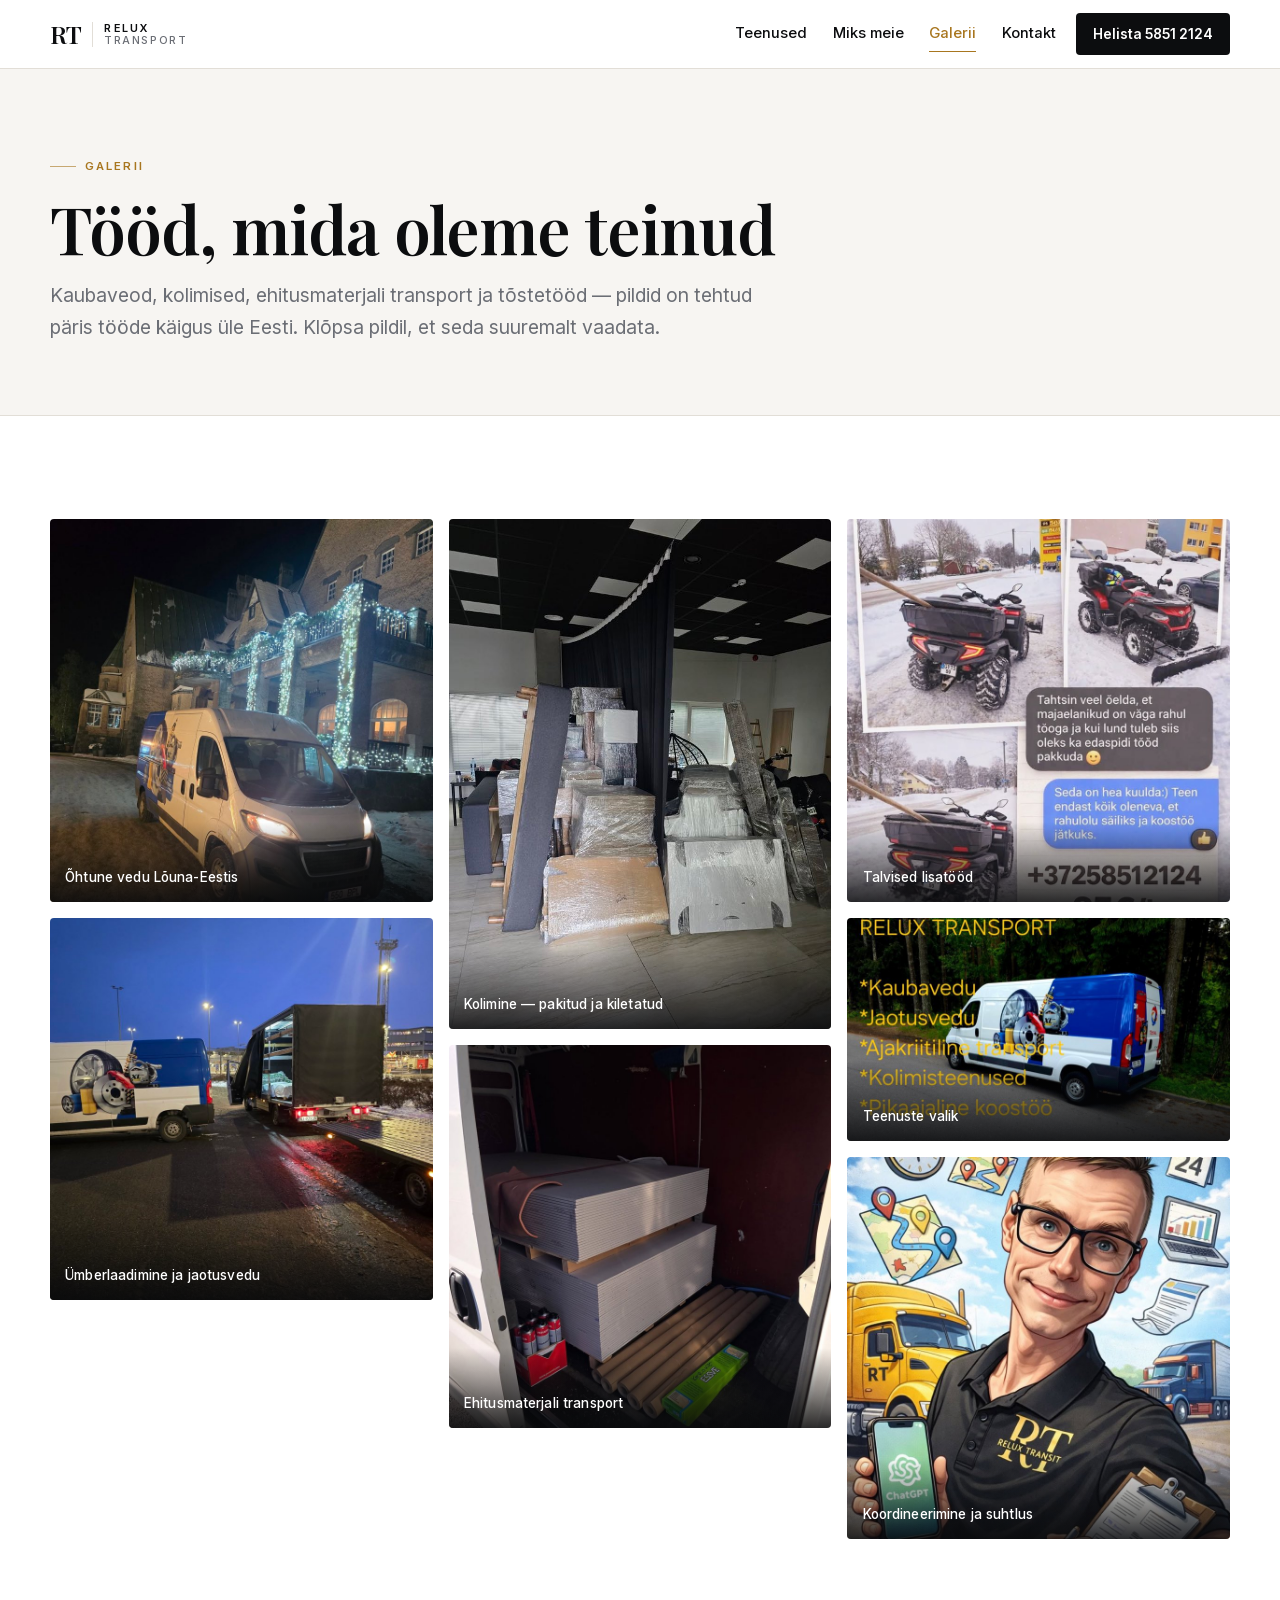
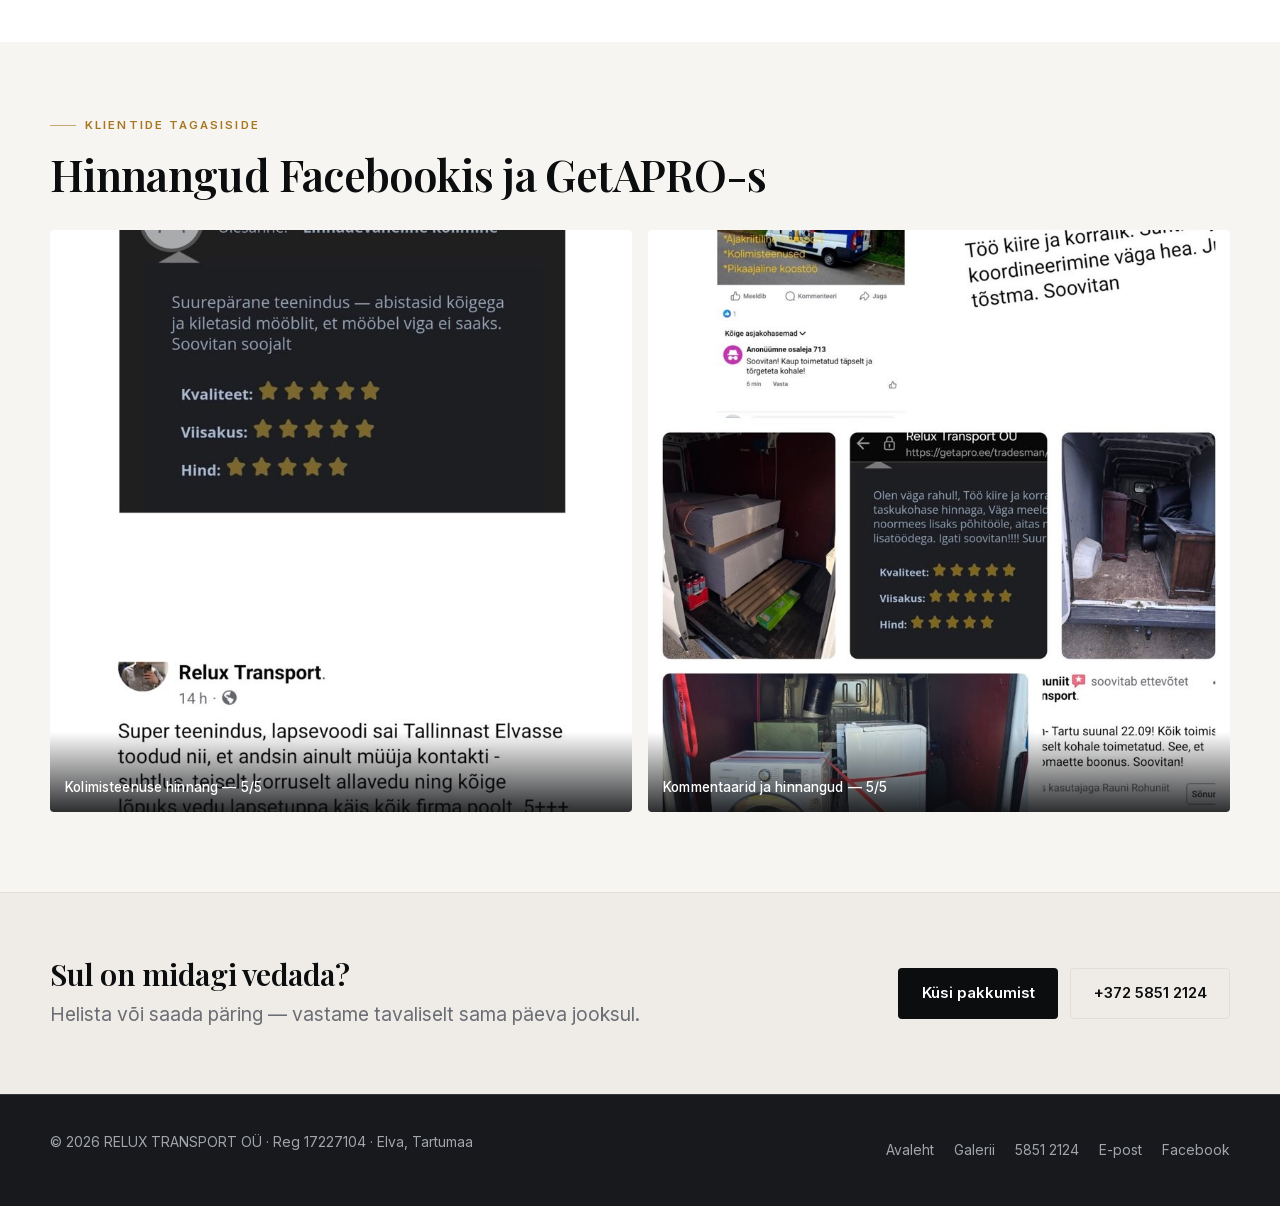
==== galerii.html @ 6d2d496e "Relux Transport OÜ koduleht: avaleht ja galerii Staatiline kaheleheline sait, ilma buildita.  - inde" ====
<!doctype html>
<html lang="et">
<head>
<meta charset="utf-8">
<meta name="viewport" content="width=device-width, initial-scale=1">
<title>Galerii — Relux Transport OÜ</title>
<meta name="description" content="Pilte Relux Transport OÜ igapäevatööst: kaubaveod, kolimised, ehitusmaterjali transport ja tõstetööd üle Eesti.">
<meta name="theme-color" content="#0c0d0f">
<link rel="canonical" href="./galerii.html">
<link rel="icon" href="favicon.svg" type="image/svg+xml">
<link rel="apple-touch-icon" href="img/logo.jpg">
<meta property="og:type" content="website">
<meta property="og:title" content="Galerii — Relux Transport OÜ">
<meta property="og:description" content="Pilte igapäevatööst: kaubaveod, kolimised, ehitusmaterjali transport ja tõstetööd.">
<meta property="og:image" content="img/veok-laadimine.jpg">
<meta property="og:locale" content="et_EE">
<link rel="preload" href="assets/fonts/Inter-latin.woff2" as="font" type="font/woff2" crossorigin>
<link rel="stylesheet" href="assets/css/style.css">
</head>
<body>
<a class="skip" href="#main">Liigu sisu juurde</a>

<header class="site-header">
  <div class="wrap site-header__inner">
    <a class="brand" href="index.html" aria-label="Relux Transport — avaleht">
      <span class="brand__mark">RT</span>
      <span class="brand__word">Relux<span>Transport</span></span>
    </a>
    <nav class="nav" aria-label="Peamenüü">
      <a href="index.html#teenused">Teenused</a>
      <a href="index.html#miks">Miks meie</a>
      <a href="galerii.html" aria-current="page">Galerii</a>
      <a href="index.html#kontakt">Kontakt</a>
    </nav>
    <a class="btn btn--primary btn--sm btn--header" href="tel:+37258512124">Helista&nbsp;5851&nbsp;2124</a>
  </div>
</header>

<main id="main">

  <section class="page-head">
    <div class="wrap">
      <p class="eyebrow">Galerii</p>
      <h1>Tööd, mida oleme teinud</h1>
      <p class="lede">Kaubaveod, kolimised, ehitusmaterjali transport ja tõstetööd — pildid on tehtud päris tööde käigus üle Eesti. Klõpsa pildil, et seda suuremalt vaadata.</p>
    </div>
  </section>

  <section class="section">
    <div class="wrap">
      <div class="gal" id="galerii">
        <button class="gal__item" type="button" data-full="img/moisa-oo.jpg" data-cap="Õhtune vedu — kohaletoimetamine ka pärast tööpäeva lõppu">
          <img src="img/moisa-oo-sm.jpg" alt="Relux Transpordi kaubik õhtusel objektil valgustatud hoone ees" width="820" height="820" loading="lazy">
          <span class="gal__cap">Õhtune vedu Lõuna-Eestis</span>
        </button>

        <button class="gal__item" type="button" data-full="img/veok-laadimine.jpg" data-cap="Kauba ümberlaadimine veokilt kaubikusse — jaotusvedu jätkub sealt edasi">
          <img src="img/veok-laadimine-sm.jpg" alt="Kauba ümberlaadimine veokilt kaubikusse" width="820" height="820" loading="lazy">
          <span class="gal__cap">Ümberlaadimine ja jaotusvedu</span>
        </button>

        <button class="gal__item" type="button" data-full="img/kolimine.jpg" data-cap="Kolimine: mööbel pakitud ja kiletatud, et miski teel viga ei saaks">
          <img src="img/kolimine-sm.jpg" alt="Kiletatud ja pakitud mööbel kolimise ettevalmistuses" width="615" height="820" loading="lazy">
          <span class="gal__cap">Kolimine — pakitud ja kiletatud</span>
        </button>

        <button class="gal__item" type="button" data-full="img/ehitusmaterjal.jpg" data-cap="Kipsplaadid, torud ja ehitusmaterjal kaubikus kinnitatuna">
          <img src="img/ehitusmaterjal-sm.jpg" alt="Kipsplaadid ja ehitusmaterjal kaubikus kinnitatuna" width="820" height="820" loading="lazy">
          <span class="gal__cap">Ehitusmaterjali transport</span>
        </button>

        <button class="gal__item" type="button" data-full="img/lumetorje.jpg" data-cap="Talvised lisatööd — lumetõrje kinnistutel ja parklates">
          <img src="img/lumetorje-sm.jpg" alt="Lumesahaga ATV lumetõrjet tegemas" width="820" height="820" loading="lazy">
          <span class="gal__cap">Talvised lisatööd</span>
        </button>

        <button class="gal__item" type="button" data-full="img/teenused.jpg" data-cap="Relux Transport OÜ teenused: kaubavedu, jaotusvedu, ajakriitiline transport, kolimisteenused, pikaajaline koostöö">
          <img src="img/teenused-sm.jpg" alt="Relux Transpordi teenuste loetelu kaubiku pildil" width="820" height="478" loading="lazy">
          <span class="gal__cap">Teenuste valik</span>
        </button>

        <button class="gal__item" type="button" data-full="img/meeskond.jpg" data-cap="Kiire suhtlus, täpne koordineerimine ja üks kontakt kogu töö vältel">
          <img src="img/meeskond-sm.jpg" alt="Relux Transpordi illustratsioon logistika koordineerimisest" width="820" height="820" loading="lazy">
          <span class="gal__cap">Koordineerimine ja suhtlus</span>
        </button>
      </div>
    </div>
  </section>

  <section class="section section--paper section--tight">
    <div class="wrap">
      <p class="eyebrow">Klientide tagasiside</p>
      <h2>Hinnangud Facebookis ja GetAPRO-s</h2>
      <div class="gal gal--two" style="margin-top:2rem">
        <button class="gal__item" type="button" data-full="img/tagasiside-1.jpg" data-cap="„Suurepärane teenindus — abistasid kõigega ja kiletasid mööblit, et mööbel viga ei saaks. Soovitan soojalt.”">
          <img src="img/tagasiside-1-sm.jpg" alt="Ekraanitõmmis kliendi viietärnihinnangust" width="820" height="820" loading="lazy">
          <span class="gal__cap">Kolimisteenuse hinnang — 5/5</span>
        </button>
        <button class="gal__item" type="button" data-full="img/tagasiside-2.jpg" data-cap="„Töö kiire ja korralik. Koordineerimine väga hea. Soovitan.” · „Soovitan! Kaup toimetatud täpselt ja tõrgeteta kohale!”">
          <img src="img/tagasiside-2-sm.jpg" alt="Ekraanitõmmised klientide kommentaaridest ja hinnangutest" width="820" height="820" loading="lazy">
          <span class="gal__cap">Kommentaarid ja hinnangud — 5/5</span>
        </button>
      </div>
    </div>
  </section>

  <section class="section section--tight cta-band">
    <div class="wrap cta-band__inner">
      <div>
        <h2 style="font-size:clamp(1.4rem,2.6vw,1.9rem)">Sul on midagi vedada?</h2>
        <p class="lede" style="margin-top:.5rem">Helista või saada päring — vastame tavaliselt sama päeva jooksul.</p>
      </div>
      <div class="hero__actions" style="margin-top:0">
        <a class="btn btn--primary" href="index.html#kontakt">Küsi pakkumist</a>
        <a class="btn btn--ghost" href="tel:+37258512124">+372 5851 2124</a>
      </div>
    </div>
  </section>
</main>

<footer class="site-footer">
  <div class="wrap site-footer__inner">
    <p>© <span id="aasta">2026</span> RELUX TRANSPORT OÜ · Reg 17227104 · Elva, Tartumaa</p>
    <nav aria-label="Jalus">
      <a href="index.html">Avaleht</a>
      <a href="galerii.html">Galerii</a>
      <a href="tel:+37258512124">5851 2124</a>
      <a href="mailto:reluxtransport.info@gmail.com">E-post</a>
      <a href="https://www.facebook.com/p/Relux-Transport-61576911067911/" target="_blank" rel="noopener">Facebook</a>
    </nav>
  </div>
</footer>

<div class="lb" id="lightbox" role="dialog" aria-modal="true" aria-label="Pildivaade">
  <button class="lb__btn" type="button" data-lb-close aria-label="Sulge">×</button>
  <button class="lb__nav lb__nav--prev" type="button" data-lb-prev aria-label="Eelmine pilt">‹</button>
  <button class="lb__nav lb__nav--next" type="button" data-lb-next aria-label="Järgmine pilt">›</button>
  <img id="lbImg" src="" alt="">
  <p class="lb__cap" id="lbCap"></p>
</div>

<script src="assets/js/main.js" defer></script>
</body>
</html>
---- assets/css/style.css ----
@import url("fonts.css");

/* ---------------------------------------------------------------
   Relux Transport OÜ — stiilileht
   --------------------------------------------------------------- */

:root {
  --ink: #0c0d0f;
  --ink-2: #17191d;
  --ink-3: #24272d;
  --paper: #ffffff;
  --paper-2: #f7f5f2;
  --paper-3: #efece7;
  --line: #e2ded7;
  --line-dark: rgba(255, 255, 255, .14);
  --muted: #6b6e75;
  --muted-dark: #a2a5ac;
  --accent: #a8761f;
  --accent-hi: #e0b25c;

  --wrap: 1180px;
  --gap: clamp(1.5rem, 4vw, 3rem);
  --radius: 4px;

  --f-display: "Playfair Display", "Iowan Old Style", Georgia, serif;
  --f-body: "Inter", -apple-system, BlinkMacSystemFont, "Segoe UI", Roboto, Helvetica, Arial, sans-serif;
}

*, *::before, *::after { box-sizing: border-box; }

html { -webkit-text-size-adjust: 100%; scroll-behavior: smooth; }
@media (prefers-reduced-motion: reduce) {
  html { scroll-behavior: auto; }
  *, *::before, *::after { animation-duration: .01ms !important; transition-duration: .01ms !important; }
}

body {
  margin: 0;
  background: var(--paper);
  color: var(--ink);
  font-family: var(--f-body);
  font-size: 17px;
  line-height: 1.65;
  -webkit-font-smoothing: antialiased;
}

img { max-width: 100%; display: block; }
a { color: inherit; }

h1, h2, h3 {
  font-family: var(--f-display);
  font-weight: 600;
  line-height: 1.1;
  letter-spacing: -.015em;
  margin: 0;
}

h1 { font-size: clamp(2.3rem, 6.2vw, 4.1rem); }
h2 { font-size: clamp(1.75rem, 3.6vw, 2.7rem); }
h3 { font-size: 1.12rem; font-family: var(--f-body); font-weight: 600; letter-spacing: -.005em; }

p { margin: 0 0 1rem; }
p:last-child { margin-bottom: 0; }

:focus-visible {
  outline: 2px solid var(--accent);
  outline-offset: 3px;
  border-radius: 2px;
}

[id] { scroll-margin-top: 5.5rem; }
@media (max-width: 760px) { [id] { scroll-margin-top: 8rem; } }

.wrap { width: min(100% - 2.5rem, var(--wrap)); margin-inline: auto; }
.section { padding-block: clamp(3.5rem, 8vw, 6.5rem); }
.section--tight { padding-block: clamp(2.5rem, 5vw, 4rem); }
.section--paper { background: var(--paper-2); }

.skip {
  position: absolute; left: -9999px; top: 0; z-index: 100;
  background: var(--ink); color: #fff; padding: .7rem 1.1rem;
}
.skip:focus { left: .75rem; top: .75rem; }

/* --- eyebrow / labels ------------------------------------------------ */

.eyebrow {
  display: inline-flex; align-items: center; gap: .6rem;
  font-size: .72rem; font-weight: 600;
  letter-spacing: .18em; text-transform: uppercase;
  color: var(--accent);
  margin: 0 0 1rem;
}
.eyebrow::before {
  content: ""; width: 1.6rem; height: 1px; background: currentColor; opacity: .6;
}
.on-dark .eyebrow { color: var(--accent-hi); }

.lede { font-size: clamp(1.02rem, 1.6vw, 1.2rem); color: var(--muted); max-width: 62ch; }
.on-dark .lede { color: var(--muted-dark); }

/* --- header ---------------------------------------------------------- */

.site-header {
  position: sticky; top: 0; z-index: 50;
  background: rgba(255, 255, 255, .92);
  backdrop-filter: saturate(140%) blur(10px);
  border-bottom: 1px solid var(--line);
}

.site-header__inner {
  display: flex; align-items: center; gap: 1.25rem;
  min-height: 68px;
}

.brand { display: flex; align-items: center; gap: .7rem; text-decoration: none; margin-right: auto; }
.brand__mark {
  font-family: var(--f-display); font-size: 1.55rem; line-height: 1;
  letter-spacing: -.04em; color: var(--ink);
}
.brand__word {
  font-size: .68rem; font-weight: 600; letter-spacing: .2em; text-transform: uppercase;
  color: var(--ink); padding-left: .7rem; border-left: 1px solid var(--line);
  line-height: 1.15;
}
.brand__word span { display: block; color: var(--muted); font-weight: 500; letter-spacing: .14em; }

.nav { display: flex; align-items: center; gap: 1.6rem; }
.nav a {
  text-decoration: none; font-size: .92rem; font-weight: 500; color: var(--ink);
  padding-block: .35rem; border-bottom: 1px solid transparent; transition: border-color .18s, color .18s;
}
.nav a:hover { border-color: var(--accent); }
.nav a[aria-current="page"] { color: var(--accent); border-color: var(--accent); }

@media (max-width: 760px) {
  .site-header__inner { flex-wrap: wrap; min-height: 0; padding-block: .6rem .1rem; gap: .75rem; }
  .nav {
    order: 3; width: 100%; gap: 1.25rem;
    margin-top: .1rem; padding-top: .5rem; padding-bottom: .1rem;
    border-top: 1px solid var(--line);
    overflow-x: auto; -webkit-overflow-scrolling: touch; scrollbar-width: none;
  }
  .nav::-webkit-scrollbar { display: none; }
  .nav a { font-size: .86rem; white-space: nowrap; }
}

/* --- buttons --------------------------------------------------------- */

.btn {
  display: inline-flex; align-items: center; justify-content: center; gap: .55rem;
  font: inherit; font-size: .93rem; font-weight: 600;
  padding: .78rem 1.4rem; border-radius: var(--radius);
  text-decoration: none; cursor: pointer;
  border: 1px solid transparent;
  transition: background-color .18s, color .18s, border-color .18s, transform .18s;
}
.btn:active { transform: translateY(1px); }
.btn--primary { background: var(--ink); color: #fff; }
.btn--primary:hover { background: var(--accent); }
.btn--ghost { border-color: var(--line); color: var(--ink); background: transparent; }
.btn--ghost:hover { border-color: var(--ink); }
.on-dark .btn--ghost { border-color: var(--line-dark); color: #fff; }
.on-dark .btn--ghost:hover { border-color: #fff; background: rgba(255,255,255,.06); }
.btn--light { background: #fff; color: var(--ink); }
.btn--light:hover { background: var(--accent-hi); }
.btn--sm { padding: .52rem 1rem; font-size: .86rem; }
@media (max-width: 400px) { .btn--header { padding-inline: .8rem; font-size: .82rem; } }

/* --- hero ------------------------------------------------------------ */

.hero {
  position: relative; isolation: isolate;
  background: var(--ink);
  color: #fff;
  min-height: min(78vh, 660px);
  display: flex; align-items: flex-end;
  padding-block: clamp(4rem, 12vw, 7rem) clamp(2.5rem, 6vw, 4rem);
  overflow: hidden;
}
.hero__media {
  position: absolute; inset: 0; z-index: -2;
  width: 100%; height: 100%; object-fit: cover; object-position: 50% 55%;
}
.hero::after {
  content: ""; position: absolute; inset: 0; z-index: -1;
  background:
    linear-gradient(to top, rgba(8,9,11,.94) 0%, rgba(8,9,11,.72) 38%, rgba(8,9,11,.34) 70%, rgba(8,9,11,.5) 100%);
}
.hero h1 { max-width: 17ch; }
.hero__sub { margin-top: 1.15rem; max-width: 52ch; color: #dcdbd8; font-size: clamp(1rem, 1.7vw, 1.18rem); }
.hero__actions { display: flex; flex-wrap: wrap; gap: .75rem; margin-top: 2rem; }

.hero__facts {
  display: flex; flex-wrap: wrap; gap: .55rem 1.75rem;
  margin-top: 2.5rem; padding-top: 1.5rem;
  border-top: 1px solid var(--line-dark);
  font-size: .85rem; color: #c9c7c3;
}
.hero__facts b { color: #fff; font-weight: 600; }

/* --- intro ------------------------------------------------------------ */

.intro { display: grid; gap: var(--gap); grid-template-columns: minmax(0, .85fr) minmax(0, 1.15fr); align-items: start; }
@media (max-width: 860px) { .intro { grid-template-columns: 1fr; } }
.intro__body p + p { margin-top: 1rem; }

/* --- services --------------------------------------------------------- */

.services { display: grid; gap: 1px; background: var(--line); border: 1px solid var(--line); margin-top: 2.75rem;
  grid-template-columns: repeat(3, minmax(0, 1fr)); }
@media (max-width: 900px) { .services { grid-template-columns: repeat(2, minmax(0, 1fr)); } }
@media (max-width: 560px) { .services { grid-template-columns: 1fr; } }

.svc { background: var(--paper); padding: 1.9rem 1.6rem 2rem; display: flex; flex-direction: column; gap: .55rem; transition: background-color .2s; }
.svc:hover { background: var(--paper-2); }
.services--on-paper .svc { background: var(--paper-2); }
.services--on-paper .svc:hover { background: #fff; }
.svc__num { font-family: var(--f-display); font-size: .95rem; color: var(--accent); letter-spacing: .04em; }
.svc p { font-size: .95rem; color: var(--muted); }

/* --- feature (photo + points) ----------------------------------------- */

.feature { display: grid; gap: var(--gap); grid-template-columns: 1.05fr 1fr; align-items: center; }
@media (max-width: 860px) { .feature { grid-template-columns: 1fr; } }
.feature__img { border-radius: var(--radius); overflow: hidden; background: var(--paper-3); }
.feature__img img { width: 100%; height: auto; aspect-ratio: 4 / 3; object-fit: cover; }

.points { list-style: none; margin: 2rem 0 0; padding: 0; display: grid; gap: 1.25rem; }
.points li { padding-left: 2.4rem; position: relative; }
.points li::before {
  content: ""; position: absolute; left: 0; top: .62em;
  width: 1.5rem; height: 1px; background: var(--accent);
}
.points b { display: block; font-weight: 600; }
.points span { color: var(--muted); font-size: .95rem; }

/* --- gallery teaser / grid -------------------------------------------- */

.strip { display: grid; grid-template-columns: repeat(3, 1fr); gap: .75rem; margin-top: 2.5rem; }
@media (max-width: 700px) { .strip { grid-template-columns: repeat(2, 1fr); } .strip > :last-child { display: none; } }
.strip img { width: 100%; height: auto; aspect-ratio: 1 / 1; object-fit: cover; border-radius: var(--radius); }

.gal { columns: 3; column-gap: 1rem; }
@media (max-width: 900px) { .gal { columns: 2; } }
@media (max-width: 560px) { .gal { columns: 1; } }
.gal--two { columns: 2; }
@media (max-width: 560px) { .gal--two { columns: 1; } }

.gal__item {
  break-inside: avoid; -webkit-column-break-inside: avoid;
  margin: 0 0 1rem; border: 0; padding: 0; background: var(--paper-3);
  border-radius: var(--radius); overflow: hidden; cursor: zoom-in;
  display: block; width: 100%; position: relative;
  font: inherit; color: inherit; text-align: left;
}
.gal__item img { width: 100%; height: auto; transition: transform .5s ease; }
.gal__item:hover img, .gal__item:focus-visible img { transform: scale(1.035); }
.gal__cap {
  position: absolute; inset: auto 0 0 0; padding: 2.75rem .95rem .85rem;
  background: linear-gradient(to top, rgba(8,9,11,.85), rgba(8,9,11,0));
  color: #fff; font-size: .85rem; font-weight: 500; letter-spacing: .01em;
  pointer-events: none;
}

/* --- lightbox --------------------------------------------------------- */

.lb {
  position: fixed; inset: 0; z-index: 90;
  background: rgba(8, 9, 11, .95);
  display: none; align-items: center; justify-content: center; padding: clamp(1rem, 4vw, 3rem);
}
.lb[open], .lb.is-open { display: flex; }
.lb img { max-width: 100%; max-height: 84vh; object-fit: contain; border-radius: var(--radius); }
.lb__cap { position: absolute; left: 0; right: 0; bottom: clamp(.8rem, 2vw, 1.6rem); text-align: center; color: #cfcdc9; font-size: .88rem; }
.lb__btn {
  position: absolute; top: 1rem; right: 1rem;
  background: rgba(255,255,255,.1); color: #fff; border: 1px solid var(--line-dark);
  width: 2.6rem; height: 2.6rem; border-radius: 50%; font-size: 1.3rem; line-height: 1;
  cursor: pointer; display: grid; place-items: center;
}
.lb__btn:hover { background: rgba(255,255,255,.2); }
.lb__nav { position: absolute; top: 50%; transform: translateY(-50%); background: none; border: 0; color: #fff;
  font-size: 2rem; cursor: pointer; padding: 1rem; opacity: .65; }
.lb__nav:hover { opacity: 1; }
.lb__nav--prev { left: .2rem; }
.lb__nav--next { right: .2rem; }

/* --- testimonials ------------------------------------------------------ */

.quotes { display: grid; gap: 1rem; grid-template-columns: repeat(3, 1fr); margin-top: 2.75rem; }
@media (max-width: 900px) { .quotes { grid-template-columns: 1fr; } }
.quote { background: var(--paper); border: 1px solid var(--line); border-radius: var(--radius); padding: 1.6rem 1.5rem; display: flex; flex-direction: column; gap: .9rem; }
.section--paper .quote { background: #fff; }
.quote__stars { color: var(--accent); letter-spacing: .18em; font-size: .82rem; }
.quote p { font-size: .97rem; }
.quote footer { margin-top: auto; font-size: .82rem; color: var(--muted); letter-spacing: .03em; }

/* --- contact ----------------------------------------------------------- */

.contact { background: var(--ink); color: #fff; }
.contact__grid { display: grid; gap: var(--gap); grid-template-columns: 1.15fr .85fr; align-items: start; }
@media (max-width: 900px) { .contact__grid { grid-template-columns: 1fr; } }

.form { display: grid; gap: 1rem; margin-top: 2rem; }
.form__row { display: grid; gap: 1rem; grid-template-columns: 1fr 1fr; }
@media (max-width: 560px) { .form__row { grid-template-columns: 1fr; } }

.field { display: grid; gap: .45rem; }
.field label { font-size: .78rem; font-weight: 600; letter-spacing: .1em; text-transform: uppercase; color: var(--muted-dark); }
.field input, .field select, .field textarea {
  font: inherit; font-size: .97rem;
  background: rgba(255,255,255,.05); color: #fff;
  border: 1px solid var(--line-dark); border-radius: var(--radius);
  padding: .72rem .85rem; width: 100%;
  transition: border-color .18s, background-color .18s;
}
.field textarea { resize: vertical; min-height: 118px; }
.field input:hover, .field select:hover, .field textarea:hover { border-color: rgba(255,255,255,.28); }
.field input:focus, .field select:focus, .field textarea:focus { outline: none; border-color: var(--accent-hi); background: rgba(255,255,255,.08); }
.field select option { background: var(--ink-2); color: #fff; }
.field input::placeholder, .field textarea::placeholder { color: #7e8189; }

.form__note { font-size: .82rem; color: var(--muted-dark); margin: 0; }
.form__actions { display: flex; flex-wrap: wrap; align-items: center; gap: 1rem; }

.form__status {
  border: 1px solid var(--line-dark); border-left: 2px solid var(--accent-hi);
  background: rgba(255,255,255,.05); border-radius: var(--radius);
  padding: .9rem 1rem; font-size: .89rem; color: #e7e5e1;
}
.form__status[hidden] { display: none; }
.form__status button {
  font: inherit; font-size: .85rem; font-weight: 600; margin-top: .5rem;
  background: none; border: 0; padding: 0; color: var(--accent-hi); cursor: pointer; text-decoration: underline;
}

.contact__card { border: 1px solid var(--line-dark); border-radius: var(--radius); padding: 1.75rem 1.6rem; background: var(--ink-2); }
.contact__logo { width: 92px; height: auto; border-radius: var(--radius); margin-bottom: 1.4rem; }
.dl { display: grid; gap: 1.1rem; margin: 0; }
.dl > div { display: grid; gap: .15rem; }
.dl dt { font-size: .72rem; font-weight: 600; letter-spacing: .14em; text-transform: uppercase; color: var(--muted-dark); }
.dl dd { margin: 0; font-size: 1rem; }
.dl dd a { text-decoration: none; border-bottom: 1px solid rgba(255,255,255,.28); }
.dl dd a:hover { border-color: var(--accent-hi); color: var(--accent-hi); }
.dl dd.dl__big { font-size: 1.25rem; font-weight: 600; letter-spacing: -.01em; }

/* --- footer ------------------------------------------------------------ */

.site-footer { background: var(--ink-2); color: var(--muted-dark); font-size: .87rem; padding-block: 2.25rem; border-top: 1px solid var(--line-dark); }
.site-footer__inner { display: flex; flex-wrap: wrap; gap: 1rem 2rem; align-items: center; justify-content: space-between; }
.site-footer a { text-decoration: none; }
.site-footer a:hover { color: #fff; }
.site-footer nav { display: flex; flex-wrap: wrap; gap: 1.25rem; }

/* --- page head (galerii) ------------------------------------------------ */

.page-head { background: var(--paper-2); border-bottom: 1px solid var(--line); padding-block: clamp(2.5rem, 6vw, 4.5rem); }
.page-head p { margin-top: 1rem; }

.cta-band { background: var(--paper-3); border-top: 1px solid var(--line); }
.cta-band__inner { display: flex; flex-wrap: wrap; gap: 1.25rem 2rem; align-items: center; justify-content: space-between; }
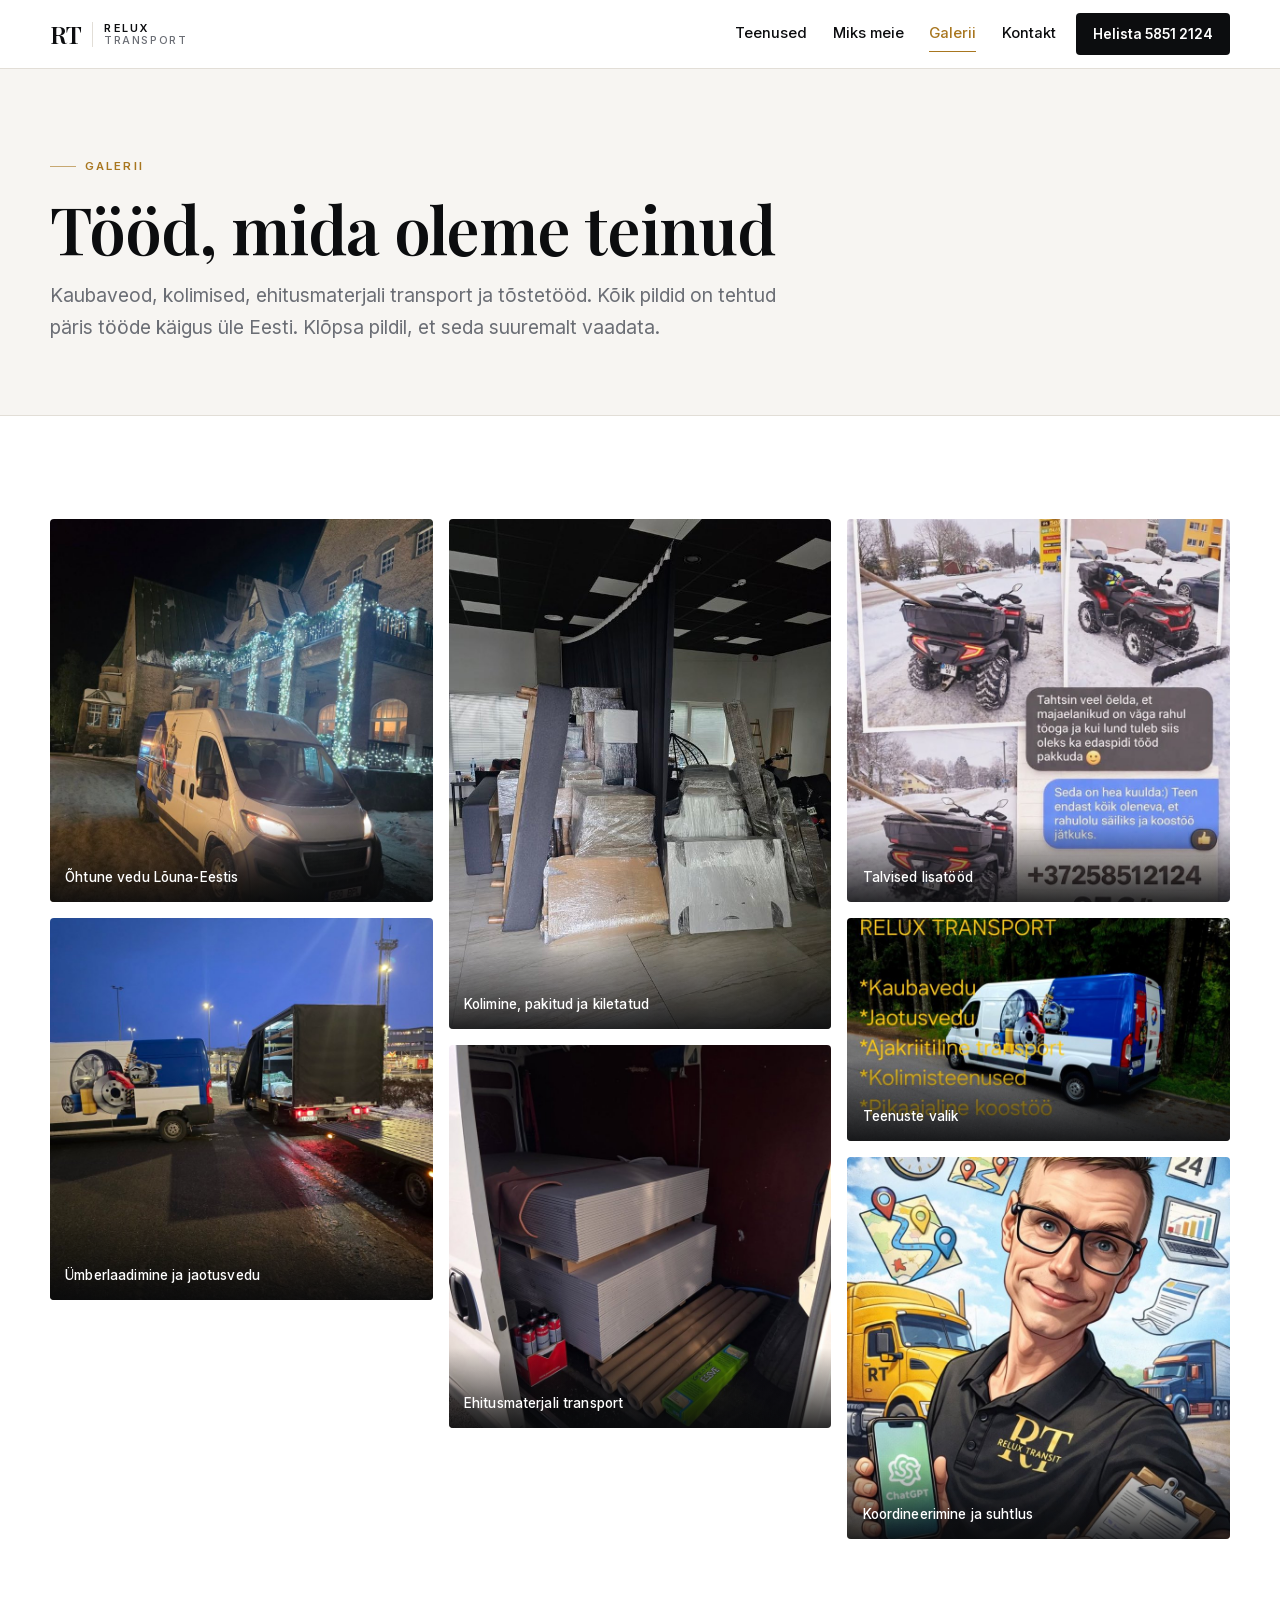
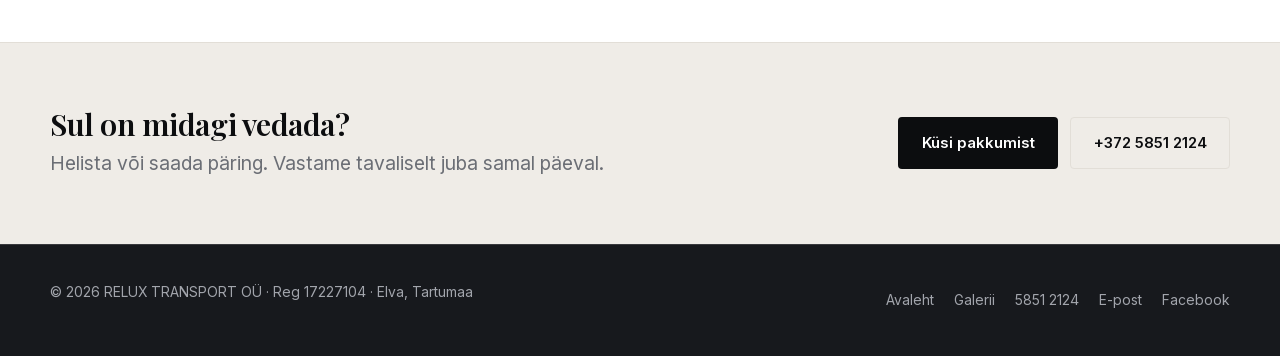
==== commit 6993048d: "Eemalda arvustuste sektsioon ja toimeta tekstid üle - Galeriist kustutatud sektsioon "Hinnangud Face" ====
--- a/galerii.html
+++ b/galerii.html
@@ -3,14 +3,14 @@
 <head>
 <meta charset="utf-8">
 <meta name="viewport" content="width=device-width, initial-scale=1">
-<title>Galerii — Relux Transport OÜ</title>
+<title>Galerii | Relux Transport OÜ</title>
 <meta name="description" content="Pilte Relux Transport OÜ igapäevatööst: kaubaveod, kolimised, ehitusmaterjali transport ja tõstetööd üle Eesti.">
 <meta name="theme-color" content="#0c0d0f">
 <link rel="canonical" href="./galerii.html">
 <link rel="icon" href="favicon.svg" type="image/svg+xml">
 <link rel="apple-touch-icon" href="img/logo.jpg">
 <meta property="og:type" content="website">
-<meta property="og:title" content="Galerii — Relux Transport OÜ">
+<meta property="og:title" content="Galerii | Relux Transport OÜ">
 <meta property="og:description" content="Pilte igapäevatööst: kaubaveod, kolimised, ehitusmaterjali transport ja tõstetööd.">
 <meta property="og:image" content="img/veok-laadimine.jpg">
 <meta property="og:locale" content="et_EE">
@@ -22,7 +22,7 @@
 
 <header class="site-header">
   <div class="wrap site-header__inner">
-    <a class="brand" href="index.html" aria-label="Relux Transport — avaleht">
+    <a class="brand" href="index.html" aria-label="Relux Transport, avaleht">
       <span class="brand__mark">RT</span>
       <span class="brand__word">Relux<span>Transport</span></span>
     </a>
@@ -42,63 +42,46 @@
     <div class="wrap">
       <p class="eyebrow">Galerii</p>
       <h1>Tööd, mida oleme teinud</h1>
-      <p class="lede">Kaubaveod, kolimised, ehitusmaterjali transport ja tõstetööd — pildid on tehtud päris tööde käigus üle Eesti. Klõpsa pildil, et seda suuremalt vaadata.</p>
+      <p class="lede">Kaubaveod, kolimised, ehitusmaterjali transport ja tõstetööd. Kõik pildid on tehtud päris tööde käigus üle Eesti. Klõpsa pildil, et seda suuremalt vaadata.</p>
     </div>
   </section>
 
   <section class="section">
     <div class="wrap">
       <div class="gal" id="galerii">
-        <button class="gal__item" type="button" data-full="img/moisa-oo.jpg" data-cap="Õhtune vedu — kohaletoimetamine ka pärast tööpäeva lõppu">
+        <button class="gal__item" type="button" data-full="img/moisa-oo.jpg" data-cap="Õhtune vedu. Toimetame kauba kohale ka pärast tööpäeva lõppu.">
           <img src="img/moisa-oo-sm.jpg" alt="Relux Transpordi kaubik õhtusel objektil valgustatud hoone ees" width="820" height="820" loading="lazy">
           <span class="gal__cap">Õhtune vedu Lõuna-Eestis</span>
         </button>
 
-        <button class="gal__item" type="button" data-full="img/veok-laadimine.jpg" data-cap="Kauba ümberlaadimine veokilt kaubikusse — jaotusvedu jätkub sealt edasi">
+        <button class="gal__item" type="button" data-full="img/veok-laadimine.jpg" data-cap="Kauba ümberlaadimine veokilt kaubikusse, kust jaotusvedu läheb edasi.">
           <img src="img/veok-laadimine-sm.jpg" alt="Kauba ümberlaadimine veokilt kaubikusse" width="820" height="820" loading="lazy">
           <span class="gal__cap">Ümberlaadimine ja jaotusvedu</span>
         </button>
 
-        <button class="gal__item" type="button" data-full="img/kolimine.jpg" data-cap="Kolimine: mööbel pakitud ja kiletatud, et miski teel viga ei saaks">
+        <button class="gal__item" type="button" data-full="img/kolimine.jpg" data-cap="Kolimine: mööbel on pakitud ja kiletatud, et miski teel viga ei saaks.">
           <img src="img/kolimine-sm.jpg" alt="Kiletatud ja pakitud mööbel kolimise ettevalmistuses" width="615" height="820" loading="lazy">
-          <span class="gal__cap">Kolimine — pakitud ja kiletatud</span>
+          <span class="gal__cap">Kolimine, pakitud ja kiletatud</span>
         </button>
 
-        <button class="gal__item" type="button" data-full="img/ehitusmaterjal.jpg" data-cap="Kipsplaadid, torud ja ehitusmaterjal kaubikus kinnitatuna">
+        <button class="gal__item" type="button" data-full="img/ehitusmaterjal.jpg" data-cap="Kipsplaadid, torud ja muu ehitusmaterjal kaubikus kinnitatuna.">
           <img src="img/ehitusmaterjal-sm.jpg" alt="Kipsplaadid ja ehitusmaterjal kaubikus kinnitatuna" width="820" height="820" loading="lazy">
           <span class="gal__cap">Ehitusmaterjali transport</span>
         </button>
 
-        <button class="gal__item" type="button" data-full="img/lumetorje.jpg" data-cap="Talvised lisatööd — lumetõrje kinnistutel ja parklates">
+        <button class="gal__item" type="button" data-full="img/lumetorje.jpg" data-cap="Talvised lisatööd: lumetõrje kinnistutel ja parklates.">
           <img src="img/lumetorje-sm.jpg" alt="Lumesahaga ATV lumetõrjet tegemas" width="820" height="820" loading="lazy">
           <span class="gal__cap">Talvised lisatööd</span>
         </button>
 
-        <button class="gal__item" type="button" data-full="img/teenused.jpg" data-cap="Relux Transport OÜ teenused: kaubavedu, jaotusvedu, ajakriitiline transport, kolimisteenused, pikaajaline koostöö">
+        <button class="gal__item" type="button" data-full="img/teenused.jpg" data-cap="Relux Transpordi teenused: kaubavedu, jaotusvedu, ajakriitiline transport, kolimisteenused ja pikaajaline koostöö.">
           <img src="img/teenused-sm.jpg" alt="Relux Transpordi teenuste loetelu kaubiku pildil" width="820" height="478" loading="lazy">
           <span class="gal__cap">Teenuste valik</span>
         </button>
 
-        <button class="gal__item" type="button" data-full="img/meeskond.jpg" data-cap="Kiire suhtlus, täpne koordineerimine ja üks kontakt kogu töö vältel">
+        <button class="gal__item" type="button" data-full="img/meeskond.jpg" data-cap="Kiire suhtlus, täpne koordineerimine ja üks kontakt kogu töö vältel.">
           <img src="img/meeskond-sm.jpg" alt="Relux Transpordi illustratsioon logistika koordineerimisest" width="820" height="820" loading="lazy">
           <span class="gal__cap">Koordineerimine ja suhtlus</span>
-        </button>
-      </div>
-    </div>
-  </section>
-
-  <section class="section section--paper section--tight">
-    <div class="wrap">
-      <p class="eyebrow">Klientide tagasiside</p>
-      <h2>Hinnangud Facebookis ja GetAPRO-s</h2>
-      <div class="gal gal--two" style="margin-top:2rem">
-        <button class="gal__item" type="button" data-full="img/tagasiside-1.jpg" data-cap="„Suurepärane teenindus — abistasid kõigega ja kiletasid mööblit, et mööbel viga ei saaks. Soovitan soojalt.”">
-          <img src="img/tagasiside-1-sm.jpg" alt="Ekraanitõmmis kliendi viietärnihinnangust" width="820" height="820" loading="lazy">
-          <span class="gal__cap">Kolimisteenuse hinnang — 5/5</span>
-        </button>
-        <button class="gal__item" type="button" data-full="img/tagasiside-2.jpg" data-cap="„Töö kiire ja korralik. Koordineerimine väga hea. Soovitan.” · „Soovitan! Kaup toimetatud täpselt ja tõrgeteta kohale!”">
-          <img src="img/tagasiside-2-sm.jpg" alt="Ekraanitõmmised klientide kommentaaridest ja hinnangutest" width="820" height="820" loading="lazy">
-          <span class="gal__cap">Kommentaarid ja hinnangud — 5/5</span>
         </button>
       </div>
     </div>
@@ -108,7 +91,7 @@
     <div class="wrap cta-band__inner">
       <div>
         <h2 style="font-size:clamp(1.4rem,2.6vw,1.9rem)">Sul on midagi vedada?</h2>
-        <p class="lede" style="margin-top:.5rem">Helista või saada päring — vastame tavaliselt sama päeva jooksul.</p>
+        <p class="lede" style="margin-top:.5rem">Helista või saada päring. Vastame tavaliselt juba samal päeval.</p>
       </div>
       <div class="hero__actions" style="margin-top:0">
         <a class="btn btn--primary" href="index.html#kontakt">Küsi pakkumist</a>
@@ -135,7 +118,7 @@
   <button class="lb__btn" type="button" data-lb-close aria-label="Sulge">×</button>
   <button class="lb__nav lb__nav--prev" type="button" data-lb-prev aria-label="Eelmine pilt">‹</button>
   <button class="lb__nav lb__nav--next" type="button" data-lb-next aria-label="Järgmine pilt">›</button>
-  <img id="lbImg" src="" alt="">
+  <img id="lbImg" alt="">
   <p class="lb__cap" id="lbCap"></p>
 </div>
 
--- a/assets/css/style.css
+++ b/assets/css/style.css
@@ -1,7 +1,7 @@
 @import url("fonts.css");
 
 /* ---------------------------------------------------------------
-   Relux Transport OÜ — stiilileht
+   Relux Transport OÜ, stiilileht
    --------------------------------------------------------------- */
 
 :root {
@@ -244,9 +244,6 @@
 .gal { columns: 3; column-gap: 1rem; }
 @media (max-width: 900px) { .gal { columns: 2; } }
 @media (max-width: 560px) { .gal { columns: 1; } }
-.gal--two { columns: 2; }
-@media (max-width: 560px) { .gal--two { columns: 1; } }
-
 .gal__item {
   break-inside: avoid; -webkit-column-break-inside: avoid;
   margin: 0 0 1rem; border: 0; padding: 0; background: var(--paper-3);
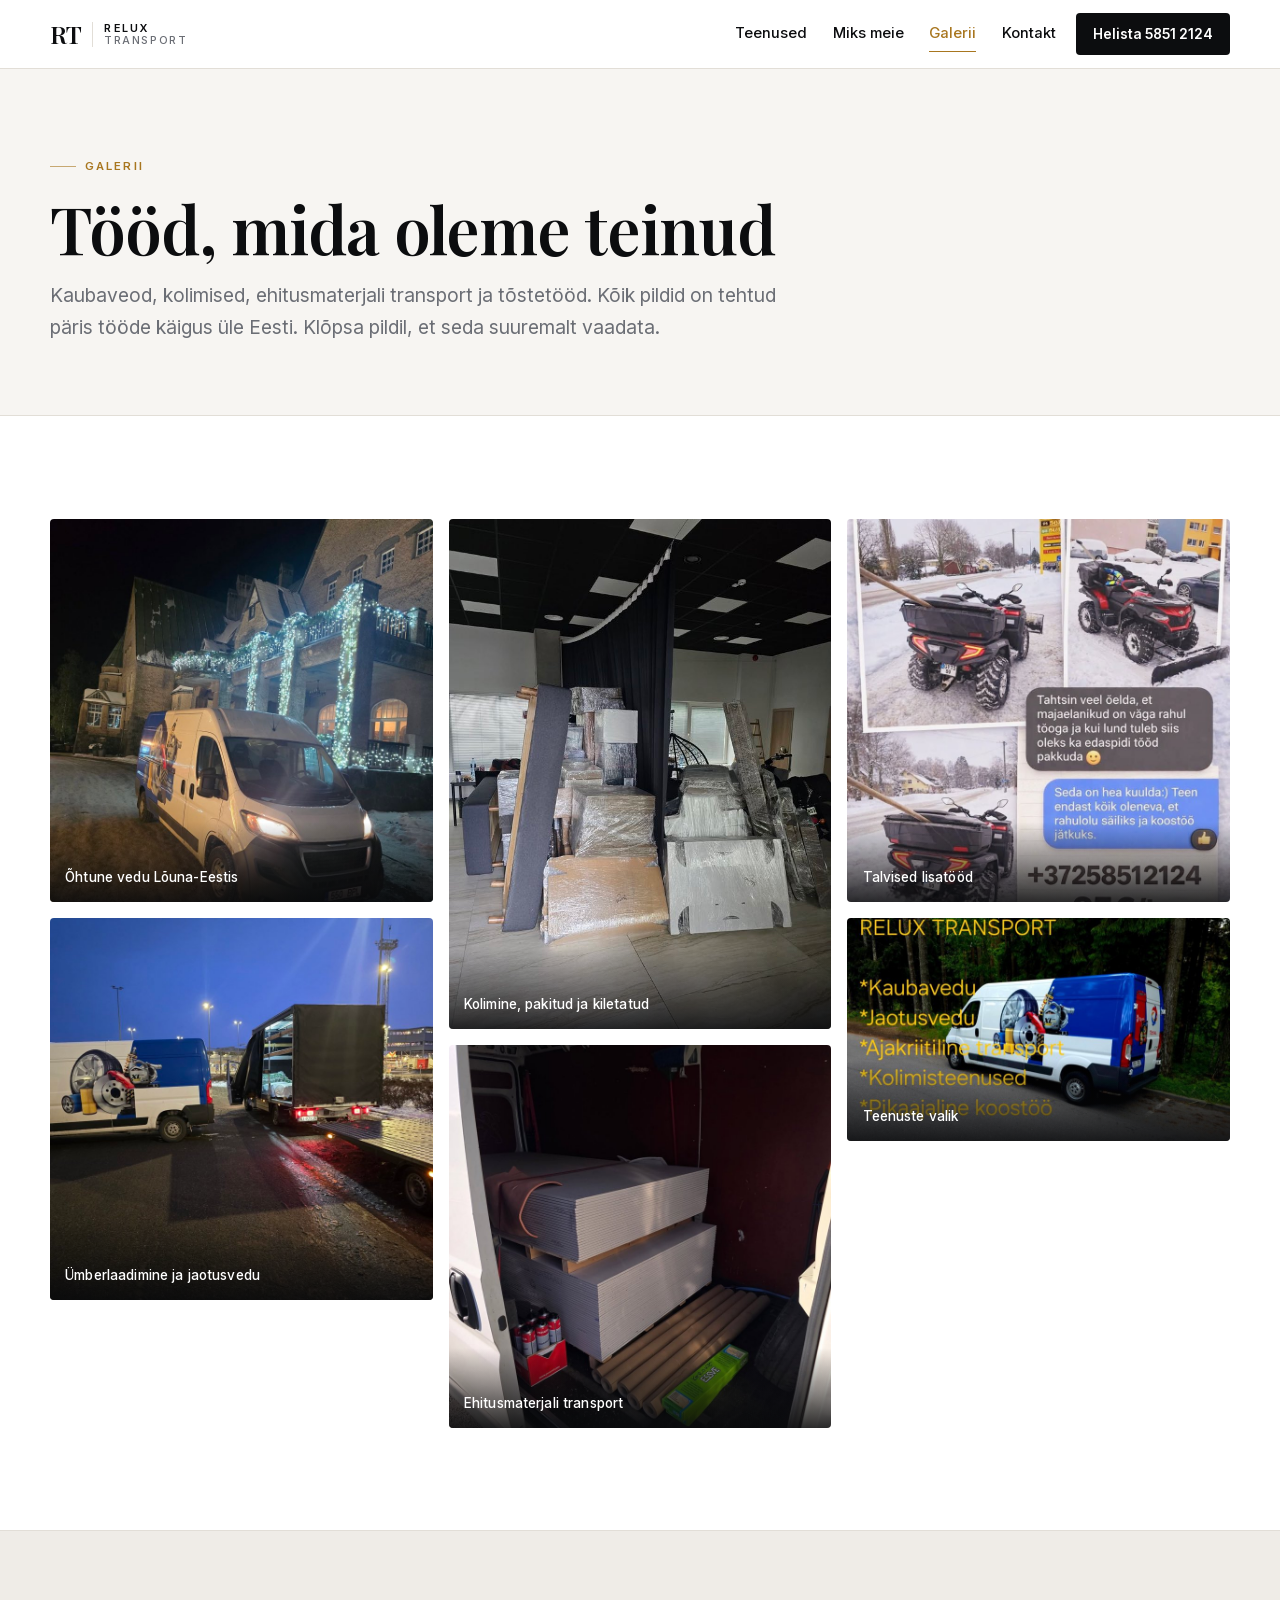
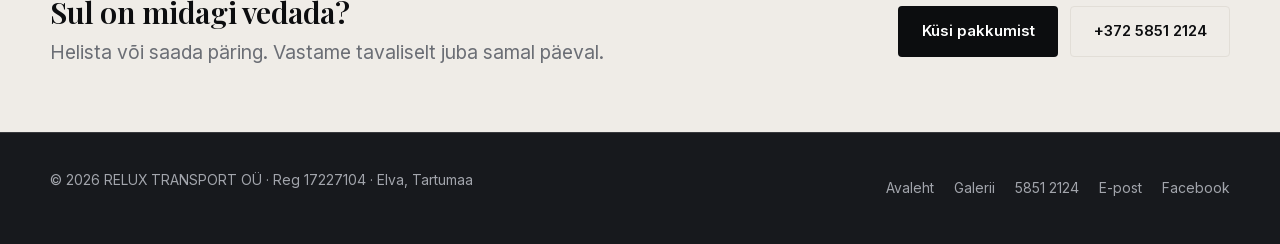
==== commit 09397cd9: "Eemalda galeriist illustratsioon "Koordineerimine ja suhtlus" Kustutatud ka pildifailid meeskond.jpg" ====
--- a/galerii.html
+++ b/galerii.html
@@ -78,11 +78,6 @@
           <img src="img/teenused-sm.jpg" alt="Relux Transpordi teenuste loetelu kaubiku pildil" width="820" height="478" loading="lazy">
           <span class="gal__cap">Teenuste valik</span>
         </button>
-
-        <button class="gal__item" type="button" data-full="img/meeskond.jpg" data-cap="Kiire suhtlus, täpne koordineerimine ja üks kontakt kogu töö vältel.">
-          <img src="img/meeskond-sm.jpg" alt="Relux Transpordi illustratsioon logistika koordineerimisest" width="820" height="820" loading="lazy">
-          <span class="gal__cap">Koordineerimine ja suhtlus</span>
-        </button>
       </div>
     </div>
   </section>
